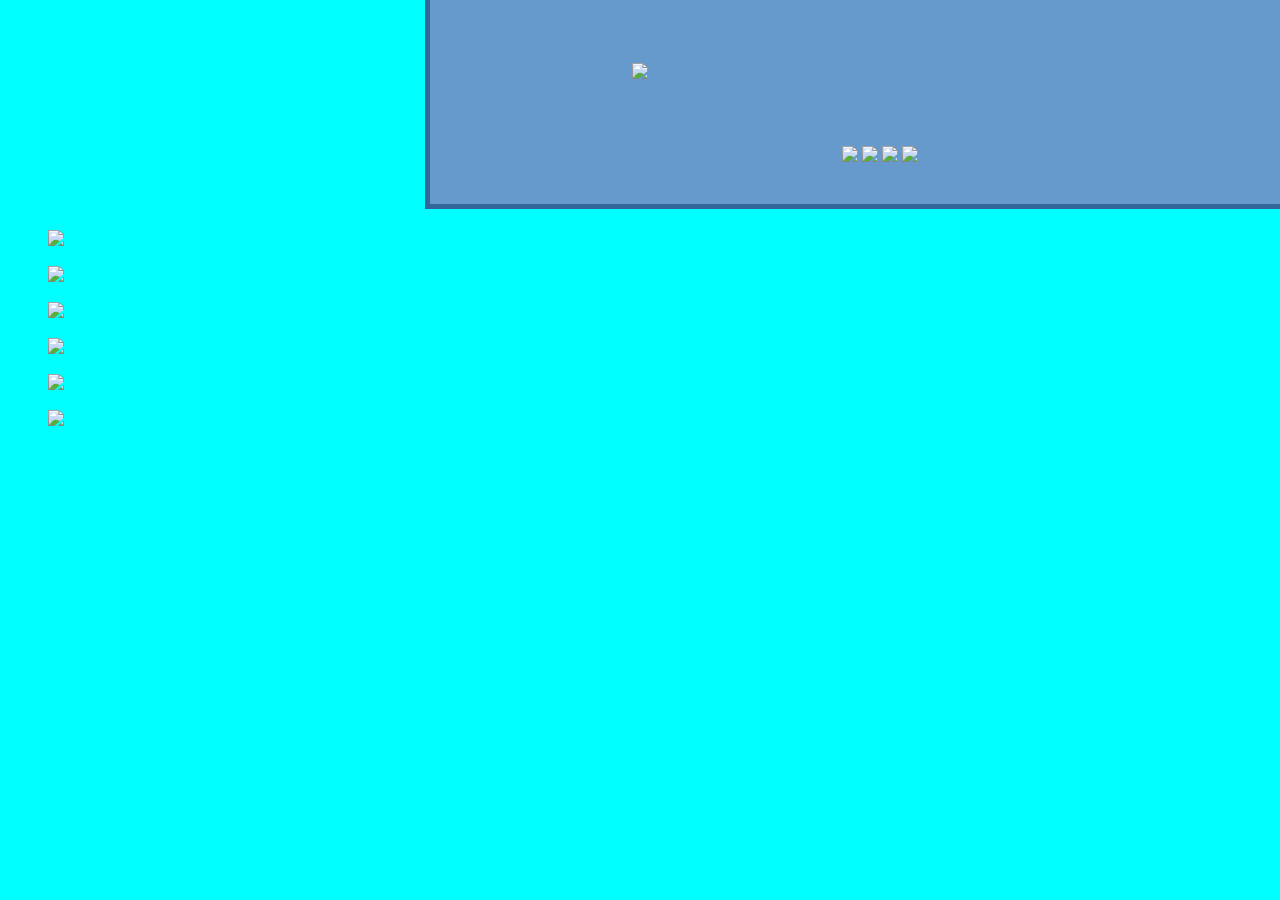
==== index.html @ e64f1524 "Add files via upload" ====
<!DOCTYPE html>
<html>
	<head>
	
		<title>
			Retea de socializare...
		</title>
		
		<style>
			#socialIcons{ margin-left: 66%; margin-top: 5%;}
			#menu { margin-top: 5%;}
			#header {margin-top: 5%;}
			#square { margin-left: 33%; margin-top: -67%; background-color: #6699cc;}
			#page_1 { margin-left: 4%;}
			#bottom1 {margin-left: 15%; margin-top: 15%;}
		</style>
		
	</head>

	<body bgcolor="#00FFFF">
	

		<div id="header">
			<center><img src="images/titlul.png"></center>
		</div>
		

		<div id="socialIcons">
			<img src="images/twitter.png">
			<a href="secret.html"><img src="images/facebook.png"></a>
			<img src="images/google_plus.png">
			<img src="images/linkedln.png">
		</div>
		
        
		<div id="menu"> 
			<ul><a href="index.html"><img src="images/retea_de_socializare.png"></a></ul>
			<ul><a href="page2.html"><img src="images/top_5_retele_de_socializare.png"></a></ul>
			<ul><a href="page3.html"><img src="images/avantaje.png"></a></ul>
			<ul><a href="page4.html"><img src="images/dezavantaje.png"></a></ul>
			<ul><a href="page5.html"><img src="images/film.png"></a></ul>
			<ul><img src="images/social_tree.png"></ul>
		</div>		
	
	
		<div style="width:900px;height:600px;border:5px solid #336699;" id="square">
			<p style="font-family:Calibri;font-size:30px;color:#F0FFFF;text-align: justify;" id="page_1">
				Media sociala sau retelele de socializare (Facebook, YouTube, Twitter, LinkedIn, Google+, Wikipedia, site-uri de Social Bookmarking, bloguri ale companiilor etc.) dinamizeaza comunitati masive de participanti, acestia putand colabora prin producerea si schimbul de text, fotografii, elemente audio si video, pareri, idei, care sunt redifuzate de la un utilizator la altul, in maniera world of mouth (din gura in gura).
			</p>
				<div id="bottom1">
					<img src="images/cartoon.gif">
					<img src="images/social_hand.png">
				</div>
		</div>


		<footer>

		
		</footer>

	
</body>
</html>
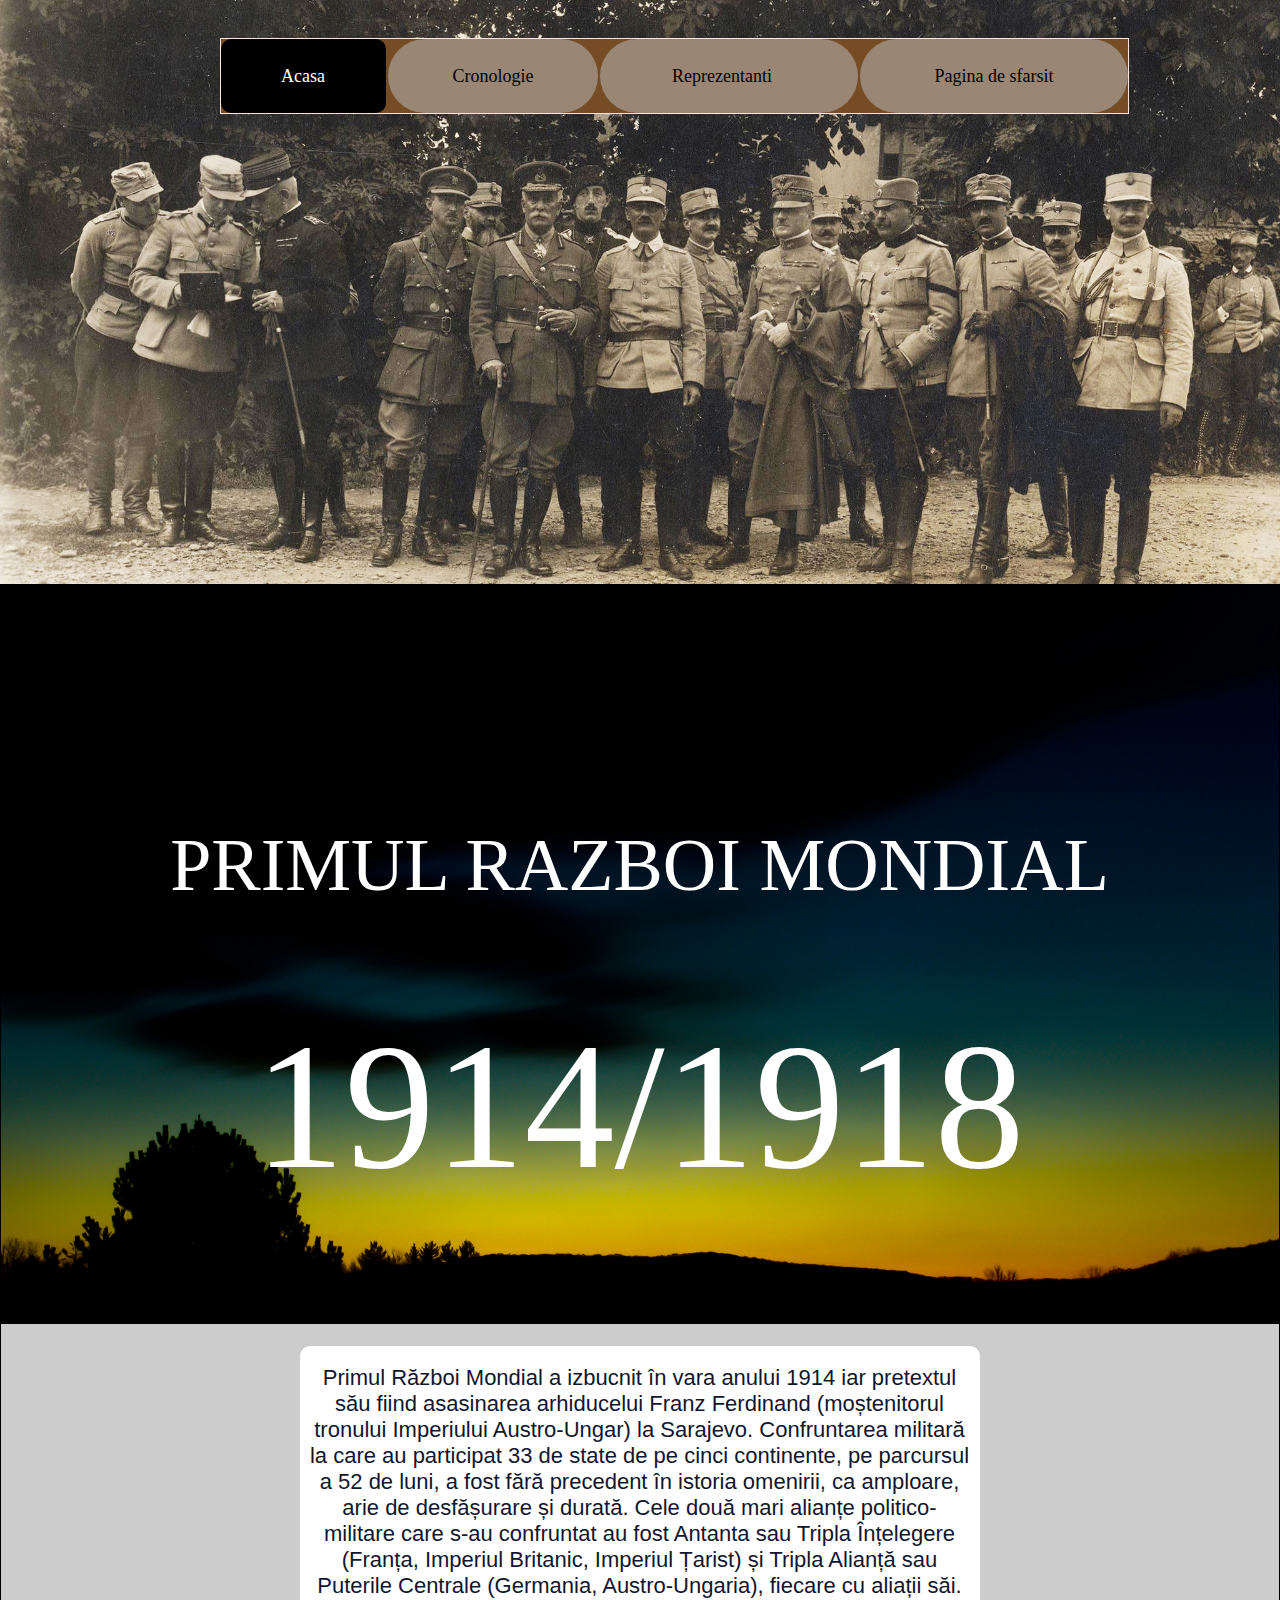
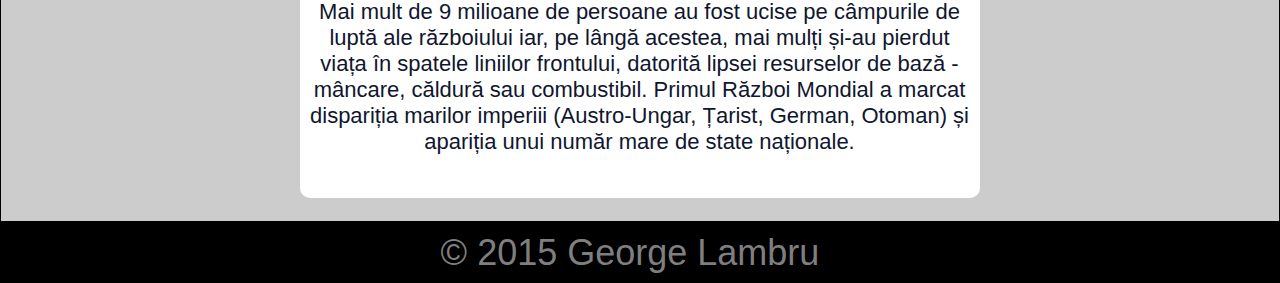
==== commit cd108ac4: "Add files via upload" ====
--- a/index.html
+++ b/index.html
@@ -1,64 +1,125 @@
-<!DOCTYPE html>
-<html>
-	<head>
-	
-		<title>
-			Retea de socializare...
-		</title>
-		
-		<style>
-			#socialIcons{ margin-left: 66%; margin-top: 5%;}
-			#menu { margin-top: 5%;}
-			#header {margin-top: 5%;}
-			#square { margin-left: 33%; margin-top: -67%; background-color: #6699cc;}
-			#page_1 { margin-left: 4%;}
-			#bottom1 {margin-left: 15%; margin-top: 15%;}
-		</style>
-		
-	</head>
-
-	<body bgcolor="#00FFFF">
-	
-
-		<div id="header">
-			<center><img src="images/titlul.png"></center>
-		</div>
-		
-
-		<div id="socialIcons">
-			<img src="images/twitter.png">
-			<a href="secret.html"><img src="images/facebook.png"></a>
-			<img src="images/google_plus.png">
-			<img src="images/linkedln.png">
-		</div>
-		
-        
-		<div id="menu"> 
-			<ul><a href="index.html"><img src="images/retea_de_socializare.png"></a></ul>
-			<ul><a href="page2.html"><img src="images/top_5_retele_de_socializare.png"></a></ul>
-			<ul><a href="page3.html"><img src="images/avantaje.png"></a></ul>
-			<ul><a href="page4.html"><img src="images/dezavantaje.png"></a></ul>
-			<ul><a href="page5.html"><img src="images/film.png"></a></ul>
-			<ul><img src="images/social_tree.png"></ul>
-		</div>		
-	
-	
-		<div style="width:900px;height:600px;border:5px solid #336699;" id="square">
-			<p style="font-family:Calibri;font-size:30px;color:#F0FFFF;text-align: justify;" id="page_1">
-				Media sociala sau retelele de socializare (Facebook, YouTube, Twitter, LinkedIn, Google+, Wikipedia, site-uri de Social Bookmarking, bloguri ale companiilor etc.) dinamizeaza comunitati masive de participanti, acestia putand colabora prin producerea si schimbul de text, fotografii, elemente audio si video, pareri, idei, care sunt redifuzate de la un utilizator la altul, in maniera world of mouth (din gura in gura).
-			</p>
-				<div id="bottom1">
-					<img src="images/cartoon.gif">
-					<img src="images/social_hand.png">
-				</div>
-		</div>
-
-
-		<footer>
-
-		
-		</footer>
-
-	
-</body>
-</html>+<!DOCTYPE html>
+<html class="html">
+ <head>
+
+  <script type="text/javascript">
+   if(typeof Muse == "undefined") window.Muse = {}; window.Muse.assets = {"required":["jquery-1.8.3.min.js", "museutils.js", "jquery.musepolyfill.bgsize.js", "jquery.musemenu.js", "jquery.watch.js", "index.css"], "outOfDate":[]};
+</script>
+  
+  <meta http-equiv="Content-type" content="text/html;charset=UTF-8"/>
+  <meta name="generator" content="2014.0.1.264"/>
+  <title>Acasa</title>
+  <!-- CSS -->
+  <link rel="stylesheet" type="text/css" href="css/site_global.css?3799021818"/>
+  <link rel="stylesheet" type="text/css" href="css/master_a-master.css?3885251692"/>
+  <link rel="stylesheet" type="text/css" href="css/index.css?3981682130" id="pagesheet"/>
+  <!-- Other scripts -->
+  <script type="text/javascript">
+   document.documentElement.className += ' js';
+var __adobewebfontsappname__ = "muse";
+</script>
+  <!-- JS includes -->
+  <script type="text/javascript">
+   document.write('\x3Cscript src="' + (document.location.protocol == 'https:' ? 'https:' : 'http:') + '//webfonts.creativecloud.com/alfa-slab-one:n4:all;bree-serif:n4:all.js" type="text/javascript">\x3C/script>');
+</script>
+  <!--[script pentru Internet Explorer versiune veche]>
+  <script src="scripts/html5shiv.js?4241844378" type="text/javascript"></script>
+  <![endif]-->
+   </head>
+ <body>
+
+  <div class="clearfix" id="page"><!-- column -->
+   <div class="position_content" id="page_position_content">
+    <div class="browser_width colelem" id="u74-bw">
+     <div class="museBGSize" id="u74"><!-- group -->
+      <div class="clearfix" id="u74_align_to_page">
+       <nav class="MenuBar clearfix grpelem" id="menuu112"><!-- horizontal box -->
+        <div class="MenuItemContainer clearfix grpelem" id="u120"><!-- vertical box -->
+         <a class="nonblock nontext MenuItem MenuItemWithSubMenu MuseMenuActive rounded-corners clearfix colelem" id="u123" href="index.html"><!-- horizontal box --><div class="MenuItemLabel NoWrap clearfix grpelem" id="u124-4"><!-- content --><p>Acasa</p></div></a>
+        </div>
+        <div class="MenuItemContainer clearfix grpelem" id="u113"><!-- vertical box -->
+         <a class="nonblock nontext MenuItem MenuItemWithSubMenu rounded-corners clearfix colelem" id="u114" href="cronologie.html"><!-- horizontal box --><div class="MenuItemLabel NoWrap clearfix grpelem" id="u115-4"><!-- content --><p>Cronologie</p></div></a>
+        </div>
+        <div class="MenuItemContainer clearfix grpelem" id="u128"><!-- vertical box -->
+         <a class="nonblock nontext MenuItem MenuItemWithSubMenu rounded-corners clearfix colelem" id="u131" href="reprezentanti.html"><!-- horizontal box --><div class="MenuItemLabel NoWrap clearfix grpelem" id="u133-4"><!-- content --><p>Reprezentanti</p></div><div class="grpelem" id="u134"><!-- image --></div></a>
+         <div class="SubMenu  MenuLevel1 clearfix" id="u129"><!-- vertical box -->
+          <ul class="SubMenuView clearfix colelem" id="u130"><!-- vertical box -->
+          </ul>
+         </div>
+        </div>
+        <div class="MenuItemContainer clearfix grpelem" id="u135"><!-- vertical box -->
+         <a class="nonblock nontext MenuItem MenuItemWithSubMenu rounded-corners clearfix colelem" id="u136" href="pagina-de-sfarsit.html"><!-- horizontal box --><div class="MenuItemLabel NoWrap clearfix grpelem" id="u139-4"><!-- content --><p>Pagina de sfarsit</p></div></a>
+        </div>
+       </nav>
+      </div>
+     </div>
+    </div>
+    <div class="browser_width colelem" id="u190-bw">
+     <div class="museBGSize" id="u190"><!-- group -->
+      <div class="clearfix" id="u190_align_to_page">
+       <div class="clearfix grpelem" id="u197-7"><!-- content -->
+        <p id="u197-2">PRIMUL RAZBOI MONDIAL</p>
+        <p id="u197-3">&nbsp;</p>
+        <p id="u197-5">1914/1918</p>
+       </div>
+      </div>
+     </div>
+    </div>
+    <div class="browser_width colelem" id="u199-bw">
+     <div id="u199"><!-- group -->
+      <div class="clearfix" id="u199_align_to_page">
+       <div class="rounded-corners clearfix grpelem" id="u200"><!-- group -->
+        <div class="clearfix grpelem" id="u201-5"><!-- content -->
+         <p id="u201-2">Primul Război Mondial a izbucnit în vara anului 1914 iar pretextul său fiind asasinarea arhiducelui Franz Ferdinand (moștenitorul tronului Imperiului Austro&#45;Ungar) la Sarajevo. Confruntarea militară la care au participat 33 de state de pe cinci continente, pe parcursul a 52 de luni, a fost fără precedent în istoria omenirii, ca amploare, arie de desfășurare și durată. Cele două mari alianțe politico&#45;militare care s&#45;au confruntat au fost Antanta sau Tripla Înțelegere (Franța, Imperiul Britanic, Imperiul Țarist) și Tripla Alianță sau Puterile Centrale (Germania, Austro&#45;Ungaria), fiecare cu aliații săi. Mai mult de 9 milioane de persoane au fost ucise pe câmpurile de luptă ale războiului iar, pe lângă acestea, mai mulți și&#45;au pierdut viața în spatele liniilor frontului, datorită lipsei resurselor de bază &#45; mâncare, căldură sau combustibil. Primul Război Mondial a marcat dispariția marilor imperiii (Austro&#45;Ungar, Țarist, German, Otoman) și apariția unui număr mare de state naționale.</p>
+         <p id="u201-3">&nbsp;</p>
+        </div>
+       </div>
+      </div>
+     </div>
+    </div>
+    <div class="verticalspacer"></div>
+    <div class="clearfix colelem" id="pu143"><!-- group -->
+     <div class="browser_width grpelem" id="u143-bw">
+      <div id="u143"><!-- group -->
+       <div class="clearfix" id="u143_align_to_page">
+        <div class="clearfix grpelem" id="u203-4"><!-- content -->
+         <p>© 2015 George Lambru</p>
+        </div>
+       </div>
+      </div>
+     </div>
+     <div class="clearfix grpelem" id="u709-3"><!-- content -->
+      <p>&nbsp;</p>
+     </div>
+    </div>
+   </div>
+  </div>
+  <!-- JS includes -->
+  <script type="text/javascript">
+   if (document.location.protocol != 'https:') document.write('\x3Cscript src="http://musecdn.businesscatalyst.com/scripts/4.0/jquery-1.8.3.min.js" type="text/javascript">\x3C/script>');
+</script>
+  <script type="text/javascript">
+   window.jQuery || document.write('\x3Cscript src="scripts/jquery-1.8.3.min.js" type="text/javascript">\x3C/script>');
+</script>
+  <script src="scripts/museutils.js?353204447" type="text/javascript"></script>
+  <script src="scripts/jquery.musepolyfill.bgsize.js?323834883" type="text/javascript"></script>
+  <script src="scripts/jquery.musemenu.js?4076024383" type="text/javascript"></script>
+  <script src="scripts/jquery.watch.js?3923049248" type="text/javascript"></script>
+  <!-- Other scripts -->
+  <script type="text/javascript">
+   $(document).ready(function() { try {
+(function(){var a={},b=function(a){if(a.match(/^rgb/))return a=a.replace(/\s+/g,"").match(/([\d\,]+)/gi)[0].split(","),(parseInt(a[0])<<16)+(parseInt(a[1])<<8)+parseInt(a[2]);if(a.match(/^\#/))return parseInt(a.substr(1),16);return 0};(function(){$('link[type="text/css"]').each(function(){var b=($(this).attr("href")||"").match(/\/?css\/([\w\-]+\.css)\?(\d+)/);b&&b[1]&&b[2]&&(a[b[1]]=b[2])})})();(function(){$("body").append('<div class="version" style="display:none; width:1px; height:1px;"></div>');
+for(var c=$(".version"),d=0;d<Muse.assets.required.length;){var f=Muse.assets.required[d],g=f.match(/([\w\-\.]+)\.(\w+)$/),l=g&&g[1]?g[1]:null,g=g&&g[2]?g[2]:null;switch(g.toLowerCase()){case "css":l=l.replace(/\W/gi,"_").replace(/^([^a-z])/gi,"_$1");c.addClass(l);var g=b(c.css("color")),h=b(c.css("background-color"));g!=0||h!=0?(Muse.assets.required.splice(d,1),"undefined"!=typeof a[f]&&(g!=a[f]>>>24||h!=(a[f]&16777215))&&Muse.assets.outOfDate.push(f)):d++;c.removeClass(l);break;case "js":l.match(/^jquery-[\d\.]+/gi)&&
+typeof $!="undefined"?Muse.assets.required.splice(d,1):d++;break;default:throw Error("Unsupported file type: "+g);}}c.remove();(Muse.assets.outOfDate.length||Muse.assets.required.length)&&alert("Some files on the server may be missing or incorrect. Clear browser cache and try again. If the problem persists please contact website author.")})()})();+/* body */
+Muse.Utils.transformMarkupToFixBrowserProblemsPreInit();/* body */
+Muse.Utils.prepHyperlinks(true);/* body */
+Muse.Utils.initWidget('.MenuBar', function(elem) { return $(elem).museMenu(); });/* afisare element */
+Muse.Utils.resizeHeight()/* resize height */
+Muse.Utils.fullPage('#page');/* pagina cu proprietate 100% dimensiune */
+Muse.Utils.showWidgetsWhenReady();/* body */
+Muse.Utils.transformMarkupToFixBrowserProblems();/* body */
+} catch(e) { if (e && 'function' == typeof e.notify) e.notify(); else Muse.Assert.fail('Error calling selector function:' + e); }});
+</script>
+   </body>
+</html>
--- a/css/site_global.css
+++ b/css/site_global.css
@@ -0,0 +1,473 @@
+html
+{
+	min-height: 100%;
+	min-width: 100%;
+	-ms-text-size-adjust: none;
+}
+
+body,div,dl,dt,dd,ul,ol,li,nav,h1,h2,h3,h4,h5,h6,pre,code,form,fieldset,legend,input,button,textarea,p,blockquote,th,td,a
+{
+	margin: 0;
+	padding: 0;
+	border-width: 0;
+	-webkit-transform-origin: left top;
+	-ms-transform-origin: left top;
+	-o-transform-origin: left top;
+	transform-origin: left top;
+}
+
+table
+{
+	border-collapse: collapse;
+	border-spacing: 0;
+}
+
+fieldset,img
+{
+	border: 0;
+	-webkit-transform-origin: left top;
+	-ms-transform-origin: left top;
+	-o-transform-origin: left top;
+	transform-origin: left top;
+}
+
+address,caption,cite,code,dfn,em,strong,th,var,optgroup
+{
+	font-style: inherit;
+	font-weight: inherit;
+}
+
+del,ins
+{
+	text-decoration: none;
+}
+
+li
+{
+	list-style: none;
+}
+
+caption,th
+{
+	text-align: left;
+}
+
+h1,h2,h3,h4,h5,h6
+{
+	font-size: 100%;
+	font-weight: inherit;
+}
+
+input,button,textarea,select,optgroup,option
+{
+	font-family: inherit;
+	font-size: inherit;
+	font-style: inherit;
+	font-weight: inherit;
+}
+
+body
+{
+	font-family: Arial, Helvetica Neue, Helvetica, sans-serif;
+	text-align: left;
+	font-size: 14px;
+	line-height: 17px;
+	word-wrap: break-word;
+	text-rendering: optimizeLegibility;/* kerning, primarily */
+}
+
+@media screen and (-webkit-min-device-pixel-ratio:0)
+{
+	body { text-rendering:auto; }
+}
+
+a:link
+{
+	color: #0000FF;
+	text-decoration: underline;
+}
+
+a:visited
+{
+	color: #800080;
+	text-decoration: underline;
+}
+
+a:hover
+{
+	color: #0000FF;
+	text-decoration: underline;
+}
+
+a:active
+{
+	color: #EE0000;
+	text-decoration: underline;
+}
+
+a.nontext /* used to override default properties of 'a' tag */
+{
+	color: black;
+	text-decoration: none;
+	font-style: normal;
+	font-weight: normal;
+}
+
+.normal_text
+{
+	color: #000000;
+	font-family: Arial, Helvetica Neue, Helvetica, sans-serif;
+	font-size: 14px;
+	font-style: normal;
+	font-weight: normal;
+	letter-spacing: 0px;
+	line-height: 17px;
+	text-align: left;
+	text-decoration: none;
+	text-indent: 0px;
+	vertical-align: 0px;
+	padding: 0px;
+}
+
+.Body-Copy
+{
+	color: #000000;
+	font-family: josefin-sans, sans-serif;
+	font-size: 16px;
+	font-weight: 600;
+	line-height: 22px;
+	padding: 0px 0px 10px;
+}
+
+.Heading
+{
+	color: #FE5105;
+	font-family: alfa-slab-one, serif;
+	font-size: 36px;
+	font-weight: 400;
+	padding: 0px;
+}
+
+.emphasis
+{
+	font-family: josefin-sans, sans-serif;
+	font-style: italic;
+	font-weight: 700;
+}
+
+.TabbedPanelsTab
+{
+	white-space: nowrap;
+}
+
+.MenuBar  .MenuBarView, .MenuBar  .SubMenuView /* Resets for ul and li in menus */
+{
+	display: block;
+	list-style: none;
+}
+
+.MenuBar .SubMenu
+{
+	display: none;
+	position: absolute;
+}
+
+.NoWrap
+{
+	white-space: nowrap;
+	word-wrap: normal;
+}
+
+.rootelem /* the root of the artwork tree */
+{
+	margin-left: auto;
+	margin-right: auto;
+}
+
+.colelem /* a child element of a column */
+{
+	display: inline;
+	float: left;
+	clear: both;
+}
+
+.colelem100 /* a child element of a column that is 100% width */
+{
+	clear: both;
+}
+
+.grpelem /* a child element of a group */
+{
+	display: inline;
+	float: left;
+}
+
+.clearfix:after /* force a container to fit around floated items */
+{
+	content: "\0020";
+	visibility: hidden;
+	display: block;
+	height: 0;
+	clear: both;
+}
+
+*:first-child+html .clearfix /* IE7 */
+{
+	zoom: 1;
+}
+
+.clip_frame /* used to clip the contents as in the case of an image frame */
+{
+	overflow: hidden;
+}
+
+.inclusion_context /* context for positioning a group of elements that share the same height */
+{
+	display: table;
+	table-layout: fixed;
+	width: 0.01px;
+}
+
+.inclelem /* element of an inclusion context */
+{
+	display: table-cell;
+	vertical-align: top;
+}
+
+.f3s_mid /* 3-slice frame, middle slice */
+{
+	background-repeat: repeat;
+}
+
+.f3s_top,.f3s_bot /* 3-slice frame, top slice */
+{
+	background-repeat: no-repeat;
+}
+
+.f9s_top_left, .f9s_bot_left /* 9-slice frame, left corner slice */
+{
+	background-repeat: no-repeat;
+	background-position: left;
+}
+
+.f9s_top_right, .f9s_bot_right /* 9-slice frame, right corner slice */
+{
+	background-repeat: no-repeat;
+	background-position: right;
+}
+
+.f9s_top_mid, .f9s_bot_mid /* 9-slice frame, top/bottom horizontal slice */
+{
+	background-repeat: repeat-x;
+	background-position: 0px 0px;
+}
+
+.f9s_mid_left /* 9-slice frame, left vertical slice */
+{
+	background-repeat: repeat-y;
+	background-position: left;
+}
+
+.f9s_mid_right /* 9-slice frame, right vertical slice */
+{
+	background-repeat: repeat-y;
+	background-position: right;
+}
+
+.f9s_center /* 9-slice frame, center slice */
+{
+	background-repeat: repeat;
+	background-position: 0px 0px;
+}
+
+.popup_anchor /* anchors an abspos popup */
+{
+	position: relative;
+	width: 0px;
+	height: 0px;
+}
+
+.popup_element
+{
+	z-index: 100000;
+}
+
+.pointer_cursor
+{
+	cursor: pointer;
+}
+
+span.wrap /* used to force wrap after floated array when nested inside a paragraph */
+{
+	content: '';
+	clear: left;
+	display: block;
+}
+
+span.actAsInlineDiv /* used to simulate a DIV with inline display when already nested inside a paragraph */
+{
+	display: inline-block;
+}
+
+.position_content,.excludeFromNormalFlow /* used when child content is larger than parent */
+{
+	float: left;
+}
+
+.preload_images /* used to preload images used in non-default states */
+{
+	position: absolute;
+	overflow: hidden;
+	left: -9999px;
+	top: -9999px;
+	height: 1px;
+	width: 1px;
+}
+
+preload /* used to specifiy the dimension of preload item */
+{
+	height: 1px;
+	width: 1px;
+}
+
+.animateStates
+{
+	-webkit-transition: 0.3s ease-in-out;
+	-moz-transition: 0.3s ease-in-out;
+	-o-transition: 0.3s ease-in-out;
+	transition: 0.3s ease-in-out;
+}
+
+input:focus,textarea:focus /* remove default focussed input styling */
+{
+	outline: none;
+}
+
+textarea
+{
+	resize: none;
+	overflow: auto;
+}
+
+.fld-prompt /* form placeholders cursor behavior */
+{
+	pointer-events: none;
+}
+
+.wrapped-input /* form inputs & placeholders let div styling show thru */
+{
+	position: absolute;
+	top: 0;
+	left: 0;
+	background: transparent;
+	border: none;
+}
+
+.submit-btn /* form submit buttons on top of sibling elements */
+{
+	z-index: 50000;
+	cursor: pointer;
+}
+
+.anchor_item /* used to specify anchor properties */
+{
+	width: 22px;
+	height: 18px;
+}
+
+.MenuBar .SubMenuVisible, .MenuBarVertical .SubMenuVisible, .MenuBar .SubMenu .SubMenuVisible,.popup_element.Active,span.actAsPara,.actAsDiv,a.nonblock.nontext,img.block
+{
+	display: block;
+}
+
+.ose_ei
+{
+	visibility: hidden;
+	z-index: 0;
+}
+
+.widget_invisible,.js .invi,.js .mse_pre_init,.js .an_invi /* used to hide the widget before loaded */
+{
+	visibility: hidden;
+}
+
+.no_vert_scroll
+{
+	overflow-y: hidden;
+}
+
+.always_vert_scroll
+{
+	overflow-y: scroll;
+}
+
+.always_horz_scroll
+{
+	overflow-x: scroll;
+}
+
+.popup_element.Inactive,.js .disn,.hidden
+{
+	display: none;
+}
+
+.fullscreen
+{
+	overflow: hidden;
+	left: 0px;
+	top: 0px;
+	position: fixed;
+	height: 100%;
+	width: 100%;
+	-moz-box-sizing: border-box;
+	-webkit-box-sizing: border-box;
+	-ms-box-sizing: border-box;
+	box-sizing: border-box;
+}
+
+.fullwidth
+{
+	position: absolute;
+}
+
+.borderbox
+{
+	-moz-box-sizing: border-box;
+	-webkit-box-sizing: border-box;
+	-ms-box-sizing: border-box;
+	box-sizing: border-box;
+}
+
+.scroll_wrapper
+{
+	position: absolute;
+	overflow: auto;
+	left: 0px;
+	right: 0px;
+	top: 0px;
+	bottom: 0px;
+	padding-top: 0px;
+	padding-bottom: 0px;
+	margin-top: 0px;
+	margin-bottom: 0px;
+}
+
+.browser_width > *
+{
+	position: absolute;
+	left: 0px;
+	right: 0px;
+}
+
+.MenuBar .MenuItemContainer,.SlideShowContentPanel .fullscreen img
+{
+	position: relative;
+}
+
+.accordion_wrapper
+{
+	display: inline;
+	float: left;
+	width: 0px;
+}
+
--- a/css/master_a-master.css
+++ b/css/master_a-master.css
@@ -0,0 +1,267 @@
+#u74
+{
+	border-style: none;
+	border-color: transparent;
+	background: #FFFFFF url("../images/razboisld.jpg") no-repeat left top;
+	background-size: cover;
+}
+
+#menuu112
+{
+	border-width: 1px;
+	border-style: solid;
+	border-color: #FFE3E0;
+	background-color: #754C24;
+	position: relative;
+}
+
+#u123
+{
+	background-color: #998675;
+	-moz-border-radius: 90px;
+	-webkit-border-radius: 90px;
+	-khtml-border-radius: 90px;
+	border-radius: 90px;
+	position: relative;
+}
+
+#u123:hover
+{
+	background-color: #000000;
+	-moz-border-radius: 10px;
+	-webkit-border-radius: 10px;
+	-khtml-border-radius: 10px;
+	border-radius: 10px;
+}
+
+#u124-4
+{
+	border-style: none;
+	border-color: transparent;
+	background-color: transparent;
+	line-height: 22px;
+	color: #000000;
+	font-size: 18px;
+	text-align: center;
+	font-family: alfa-slab-one, serif;
+	font-weight: 400;
+	position: relative;
+}
+
+#u123:hover #u124-4 p
+{
+	color: #FFFFFF;
+	visibility: inherit;
+}
+
+#u114
+{
+	background-color: #998675;
+	-moz-border-radius: 90px;
+	-webkit-border-radius: 90px;
+	-khtml-border-radius: 90px;
+	border-radius: 90px;
+	position: relative;
+}
+
+#u123.MuseMenuActive,#u114:hover
+{
+	background-color: #000000;
+	-moz-border-radius: 10px;
+	-webkit-border-radius: 10px;
+	-khtml-border-radius: 10px;
+	border-radius: 10px;
+}
+
+#u115-4
+{
+	border-style: none;
+	border-color: transparent;
+	background-color: transparent;
+	line-height: 22px;
+	color: #000000;
+	font-size: 18px;
+	text-align: center;
+	font-family: alfa-slab-one, serif;
+	font-weight: 400;
+	position: relative;
+}
+
+#u123.MuseMenuActive #u124-4 p,#u114:hover #u115-4 p
+{
+	color: #FFFFFF;
+	visibility: inherit;
+}
+
+#u131
+{
+	background-color: #998675;
+	-moz-border-radius: 90px;
+	-webkit-border-radius: 90px;
+	-khtml-border-radius: 90px;
+	border-radius: 90px;
+	position: relative;
+}
+
+#u114.MuseMenuActive,#u131:hover
+{
+	background-color: #000000;
+	-moz-border-radius: 10px;
+	-webkit-border-radius: 10px;
+	-khtml-border-radius: 10px;
+	border-radius: 10px;
+}
+
+#u133-4
+{
+	border-style: none;
+	border-color: transparent;
+	background-color: transparent;
+	line-height: 22px;
+	color: #000000;
+	font-size: 18px;
+	text-align: center;
+	font-family: alfa-slab-one, serif;
+	font-weight: 400;
+	position: relative;
+}
+
+#u114.MuseMenuActive #u115-4 p,#u131:hover #u133-4 p
+{
+	color: #FFFFFF;
+	visibility: inherit;
+}
+
+#u134
+{
+	position: relative;
+	background: transparent url("../images/arrowmenudown.gif") no-repeat center center;
+}
+
+#u131:hover #u134
+{
+	background-repeat: no-repeat;
+	background-position: center center;
+}
+
+#u131.MuseMenuActive #u134
+{
+	background-repeat: no-repeat;
+	background-position: center center;
+}
+
+#u130
+{
+	background-color: #000000;
+	position: relative;
+}
+
+#u711
+{
+	border-width: 1px;
+	border-style: solid;
+	border-color: #777777;
+	background-color: #998675;
+	position: relative;
+}
+
+#u711:hover
+{
+	background-color: #AAAAAA;
+}
+
+#u711.MuseMenuActive
+{
+	background-color: #666666;
+}
+
+#u713-4
+{
+	line-height: 13px;
+	font-size: 11px;
+	text-align: center;
+	font-family: alfa-slab-one, serif;
+	font-weight: 400;
+	position: relative;
+}
+
+#u136
+{
+	background-color: #998675;
+	-moz-border-radius: 90px;
+	-webkit-border-radius: 90px;
+	-khtml-border-radius: 90px;
+	border-radius: 90px;
+	position: relative;
+}
+
+#u131.MuseMenuActive,#u136:hover
+{
+	background-color: #000000;
+	-moz-border-radius: 10px;
+	-webkit-border-radius: 10px;
+	-khtml-border-radius: 10px;
+	border-radius: 10px;
+}
+
+#u136.MuseMenuActive
+{
+	background-color: #000000;
+	-moz-border-radius: 10px;
+	-webkit-border-radius: 10px;
+	-khtml-border-radius: 10px;
+	border-radius: 10px;
+}
+
+#u139-4
+{
+	border-style: none;
+	border-color: transparent;
+	background-color: transparent;
+	line-height: 22px;
+	color: #000000;
+	font-size: 18px;
+	text-align: center;
+	font-family: alfa-slab-one, serif;
+	font-weight: 400;
+	position: relative;
+}
+
+#u131.MuseMenuActive #u133-4 p,#u136:hover #u139-4 p
+{
+	color: #FFFFFF;
+	visibility: inherit;
+}
+
+#u136.MuseMenuActive #u139-4 p
+{
+	color: #FFFFFF;
+	visibility: inherit;
+}
+
+.MenuItem /* unifiedNavBar */
+{
+	cursor: pointer;
+}
+
+#u143
+{
+	border-style: none;
+	border-color: transparent;
+	background-color: #000000;
+}
+
+#u74_align_to_page,#u120,#u113,#u128,#u710,#u135,#u143_align_to_page
+{
+	position: relative;
+}
+
+#u203-4
+{
+	line-height: 43px;
+	color: #7F7F7F;
+	font-size: 36px;
+	text-align: center;
+	position: relative;
+}
+
--- a/css/index.css
+++ b/css/index.css
@@ -0,0 +1,450 @@
+.version.index /* version checker */
+{
+	color: #0000ED;
+	background-color: #53A5D2;
+}
+
+.html
+{
+	background-color: #FFFFFF;
+}
+
+#page
+{
+	z-index: 1;
+	width: 1000px;
+	min-height: 764.9999999999993px;
+	background-image: none;
+	border-style: none;
+	border-color: #000000;
+	background-color: #FE5105;
+	padding-bottom: 0px;
+	margin-left: auto;
+	margin-right: auto;
+}
+
+#u74
+{
+	z-index: 25;
+	padding-bottom: 470px;
+}
+
+#menuu112
+{
+	z-index: 26;
+	width: 907px;
+	margin-right: -10000px;
+	margin-top: 38px;
+	left: 180px;
+}
+
+#u120
+{
+	width: 165px;
+	min-height: 74px;
+	margin-right: -10000px;
+}
+
+#u123
+{
+	width: 165px;
+	padding-bottom: 52px;
+}
+
+#u123:hover
+{
+	margin: 0px;
+}
+
+#u124-4
+{
+	width: 60px;
+	min-height: 22px;
+	margin-right: -10000px;
+	top: 26px;
+	left: 52px;
+}
+
+#u123:hover #u124-4
+{
+	padding-top: 0px;
+	padding-bottom: 0px;
+	min-height: 22px;
+	margin: 0px -10000px 0px 0px;
+}
+
+#u113
+{
+	width: 210px;
+	min-height: 74px;
+	margin-right: -10000px;
+	left: 167px;
+}
+
+#u114
+{
+	width: 210px;
+	padding-bottom: 52px;
+}
+
+#u123.MuseMenuActive,#u114:hover
+{
+	margin: 0px;
+}
+
+#u115-4
+{
+	width: 106px;
+	min-height: 22px;
+	margin-right: -10000px;
+	top: 26px;
+	left: 52px;
+}
+
+#u123.MuseMenuActive #u124-4,#u114:hover #u115-4
+{
+	padding-top: 0px;
+	padding-bottom: 0px;
+	min-height: 22px;
+	margin: 0px -10000px 0px 0px;
+}
+
+#u128
+{
+	width: 258px;
+	min-height: 74px;
+	margin-right: -10000px;
+	left: 379px;
+}
+
+#u131
+{
+	width: 258px;
+	padding-bottom: 52px;
+}
+
+#u114.MuseMenuActive,#u131:hover
+{
+	margin: 0px;
+}
+
+#u133-4
+{
+	width: 140px;
+	min-height: 22px;
+	margin-right: -10000px;
+	top: 26px;
+	left: 52px;
+}
+
+#u114.MuseMenuActive #u115-4,#u131:hover #u133-4
+{
+	padding-top: 0px;
+	padding-bottom: 0px;
+	min-height: 22px;
+	margin: 0px -10000px 0px 0px;
+}
+
+#u134
+{
+	z-index: 45;
+	width: 14px;
+	height: 14px;
+	margin-right: -10000px;
+	top: 30px;
+	left: 192px;
+}
+
+#u131:hover #u134
+{
+	margin: 0px -10000px 0px 0px;
+}
+
+#u131.MuseMenuActive #u134
+{
+	margin: 0px -10000px 0px 0px;
+}
+
+#u129
+{
+	width: 120px;
+	top: 74px;
+}
+
+#u130,#u710
+{
+	width: 120px;
+}
+
+#u711
+{
+	width: 118px;
+	padding-bottom: 8px;
+	margin-right: -10000px;
+}
+
+#u711:hover
+{
+	width: 118px;
+	min-height: 0px;
+	margin: 0px -10000px 0px 0px;
+}
+
+#u711.MuseMenuActive
+{
+	width: 118px;
+	min-height: 0px;
+	margin: 0px -10000px 0px 0px;
+}
+
+#u713-4
+{
+	width: 72px;
+	min-height: 13px;
+	padding-left: 2px;
+	padding-top: 4px;
+	padding-right: 2px;
+	margin-right: -10000px;
+	top: 4px;
+	left: 19px;
+}
+
+#u135
+{
+	width: 268px;
+	min-height: 74px;
+	margin-right: -10000px;
+	left: 639px;
+}
+
+#u136
+{
+	width: 268px;
+	padding-bottom: 52px;
+}
+
+#u131.MuseMenuActive,#u136:hover
+{
+	margin: 0px;
+}
+
+#u136.MuseMenuActive
+{
+	margin: 0px;
+}
+
+#u139-4
+{
+	width: 164px;
+	min-height: 22px;
+	margin-right: -10000px;
+	top: 26px;
+	left: 52px;
+}
+
+#u131.MuseMenuActive #u133-4,#u136:hover #u139-4
+{
+	padding-top: 0px;
+	padding-bottom: 0px;
+	min-height: 22px;
+	margin: 0px -10000px 0px 0px;
+}
+
+#u136.MuseMenuActive #u139-4
+{
+	padding-top: 0px;
+	padding-bottom: 0px;
+	min-height: 22px;
+	margin: 0px -10000px 0px 0px;
+}
+
+#u74-bw
+{
+	z-index: 25;
+	height: 114px;
+}
+
+#u190
+{
+	z-index: 9;
+	border-width: 1px;
+	border-style: solid;
+	border-color: #000000;
+	padding-bottom: 108px;
+	background: #FFFFFF url("../images/sunset.jpg") no-repeat left top;
+	background-size: cover;
+}
+
+#u190_align_to_page
+{
+	margin-left: auto;
+	margin-right: auto;
+	width: 999px;
+	position: relative;
+	left: -100px;
+}
+
+#u197-7
+{
+	z-index: 10;
+	width: 1000px;
+	min-height: 144px;
+	color: #FFFFFF;
+	text-align: center;
+	font-family: alfa-slab-one, serif;
+	font-weight: 400;
+	position: relative;
+	margin-right: -10000px;
+	margin-top: 236px;
+	left: 99px;
+}
+
+#u197-2,#u197-3
+{
+	font-size: 74px;
+	line-height: 89px;
+}
+
+#u197-5
+{
+	font-size: 180px;
+	line-height: 216px;
+}
+
+#u190-bw
+{
+	z-index: 9;
+	height: 721px;
+}
+
+#u199
+{
+	z-index: 7;
+	border-width: 1px;
+	border-style: solid;
+	border-color: #000000;
+	background-color: #CCCCCC;
+	padding-bottom: 23px;
+}
+
+#u199_align_to_page
+{
+	margin-left: auto;
+	margin-right: auto;
+	width: 999px;
+	position: relative;
+	left: -100px;
+	margin-bottom: -1px;
+}
+
+#u200
+{
+	z-index: 8;
+	width: 680px;
+	border-color: #000000;
+	background-color: #FFFFFF;
+	-moz-border-radius: 10px;
+	-webkit-border-radius: 10px;
+	-khtml-border-radius: 10px;
+	border-radius: 10px;
+	padding-bottom: 18px;
+	position: relative;
+	margin-right: -10000px;
+	margin-top: 22px;
+	left: 259px;
+}
+
+#u201-5
+{
+	z-index: 17;
+	width: 660px;
+	min-height: 56px;
+	text-align: center;
+	font-family: bree-serif, sans-serif;
+	font-weight: 400;
+	position: relative;
+	margin-right: -10000px;
+	margin-top: 19px;
+	left: 10px;
+}
+
+#u201-2
+{
+	font-size: 22px;
+	line-height: 26px;
+	padding-bottom: 8px;
+	color: #10162E;
+}
+
+#u201-3
+{
+	font-size: 14px;
+	color: #7F7F7F;
+}
+
+#u199-bw
+{
+	z-index: 7;
+	margin-top: -1px;
+	height: 502px;
+}
+
+#pu143
+{
+	width: 0.01px;
+	margin-left: -100px;
+	margin-top: -2px;
+}
+
+#u143
+{
+	z-index: 2;
+	padding-bottom: 9px;
+}
+
+#u74_align_to_page,#u143_align_to_page
+{
+	margin-left: auto;
+	margin-right: auto;
+	width: 1000px;
+	left: -100px;
+}
+
+#u203-4
+{
+	z-index: 3;
+	width: 1000px;
+	min-height: 12px;
+	margin-right: -10000px;
+	margin-top: 10px;
+	left: 90px;
+}
+
+#u143-bw
+{
+	z-index: 2;
+	height: 53px;
+}
+
+#u709-3
+{
+	z-index: 22;
+	width: 261px;
+	min-height: 29px;
+	position: relative;
+	margin-right: -10000px;
+	margin-top: 19px;
+	left: 760px;
+}
+
+body
+{
+	position: relative;
+	min-width: 1000px;
+}
+
+#page .verticalspacer
+{
+	clear: both;
+}
+
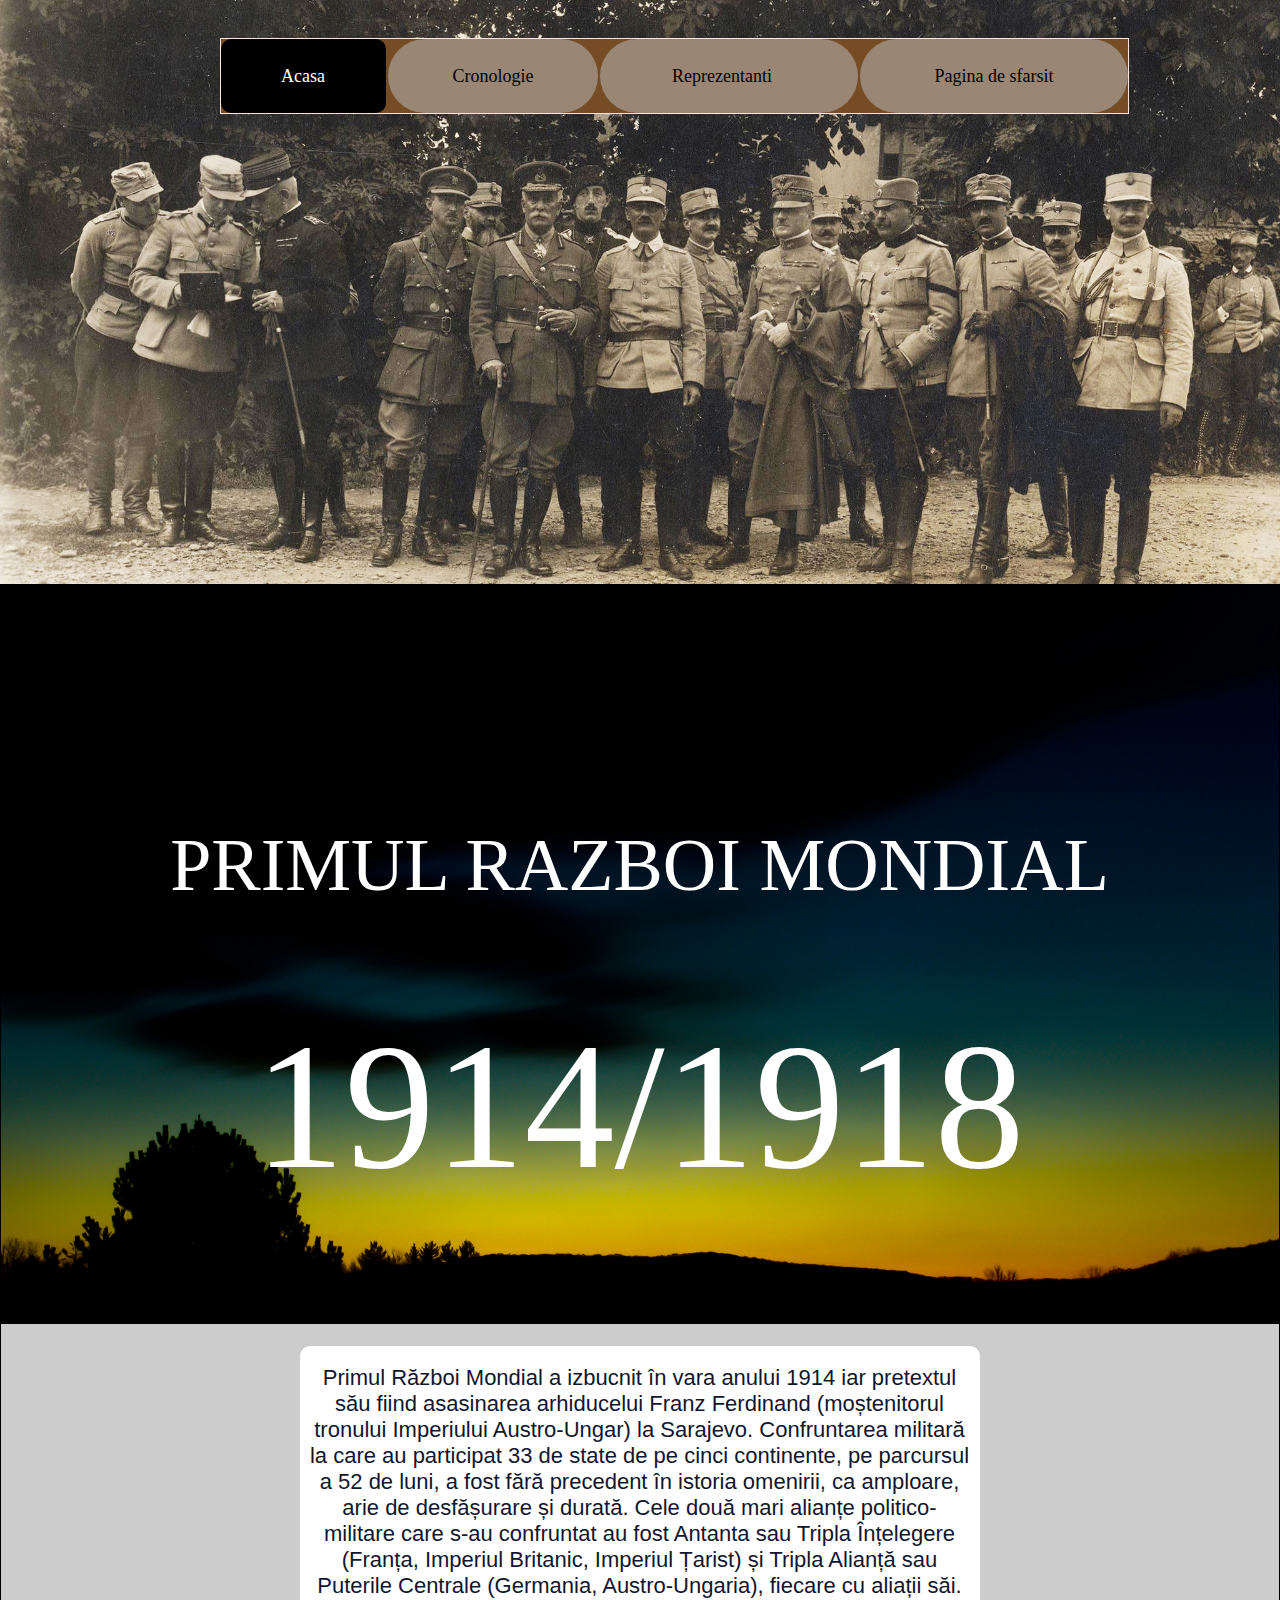
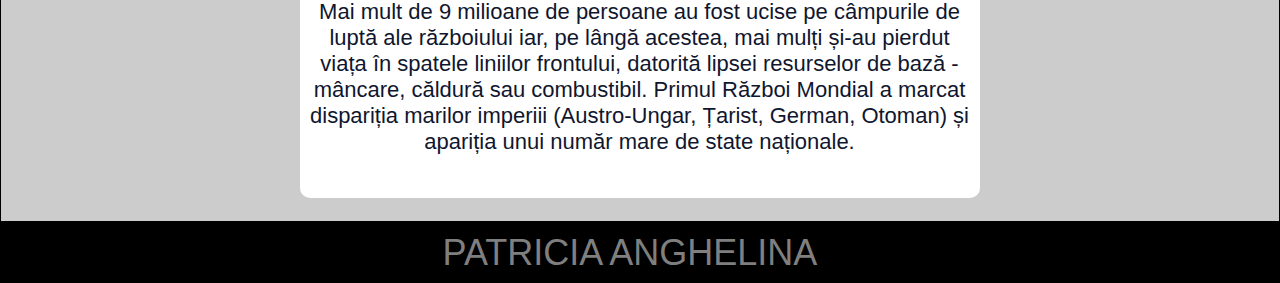
==== commit 0ce99ff4: "Add files via upload" ====
--- a/index.html
+++ b/index.html
@@ -1,7 +1,13 @@
 <!DOCTYPE html>
 <html class="html">
  <head>
-
+<script async src="//pagead2.googlesyndication.com/pagead/js/adsbygoogle.js"></script>
+<script>
+  (adsbygoogle = window.adsbygoogle || []).push({
+    google_ad_client: "ca-pub-8978479549881816",
+    enable_page_level_ads: true
+  });
+</script>
   <script type="text/javascript">
    if(typeof Muse == "undefined") window.Muse = {}; window.Muse.assets = {"required":["jquery-1.8.3.min.js", "museutils.js", "jquery.musepolyfill.bgsize.js", "jquery.musemenu.js", "jquery.watch.js", "index.css"], "outOfDate":[]};
 </script>
@@ -83,7 +89,7 @@
       <div id="u143"><!-- group -->
        <div class="clearfix" id="u143_align_to_page">
         <div class="clearfix grpelem" id="u203-4"><!-- content -->
-         <p>© 2015 George Lambru</p>
+         <p>PATRICIA ANGHELINA</p>
         </div>
        </div>
       </div>
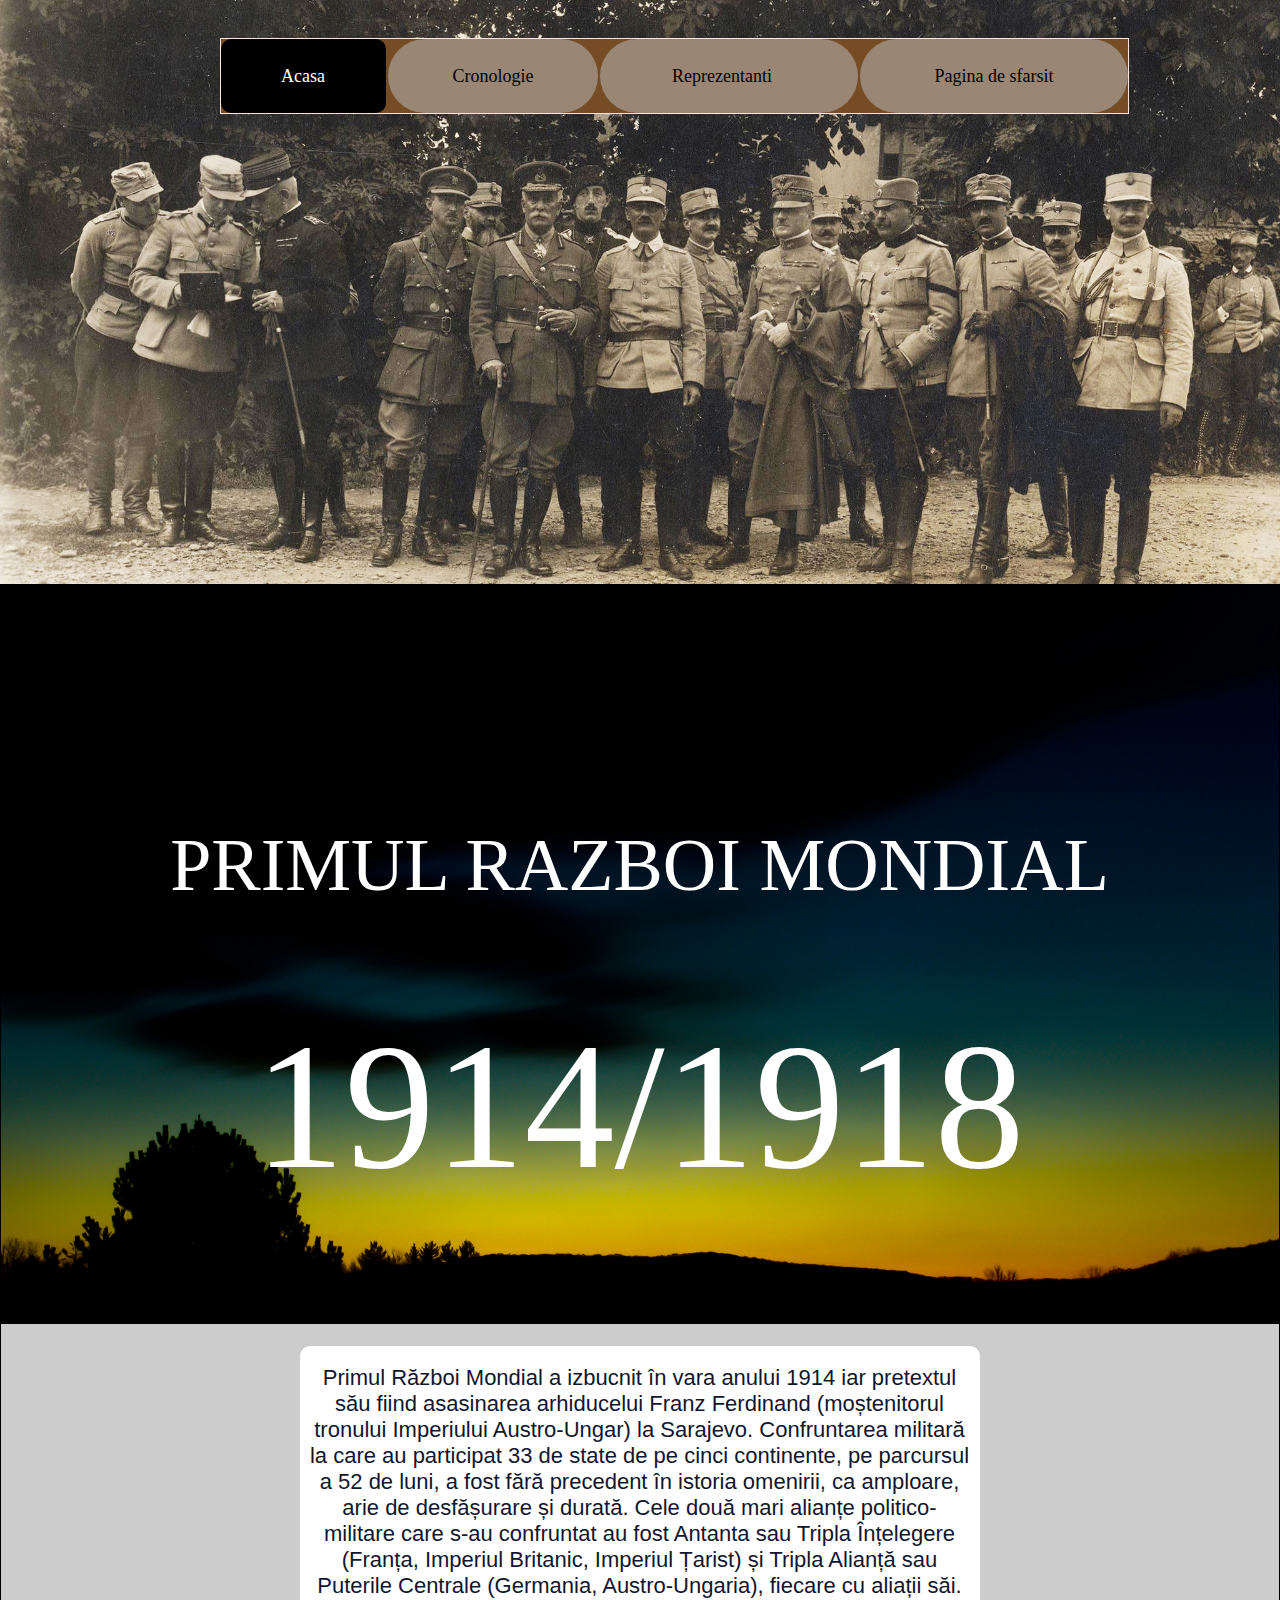
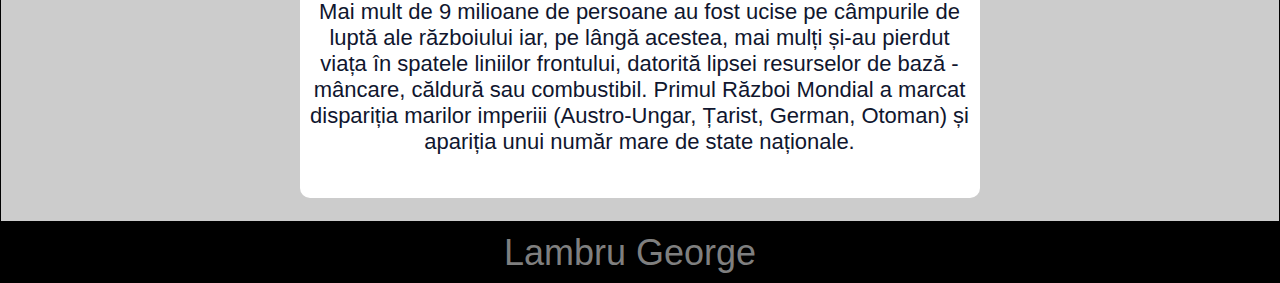
==== commit 25ff4fa2: "Add files via upload" ====
--- a/index.html
+++ b/index.html
@@ -89,7 +89,7 @@
       <div id="u143"><!-- group -->
        <div class="clearfix" id="u143_align_to_page">
         <div class="clearfix grpelem" id="u203-4"><!-- content -->
-         <p>PATRICIA ANGHELINA</p>
+         <p>Lambru George</p>
         </div>
        </div>
       </div>
